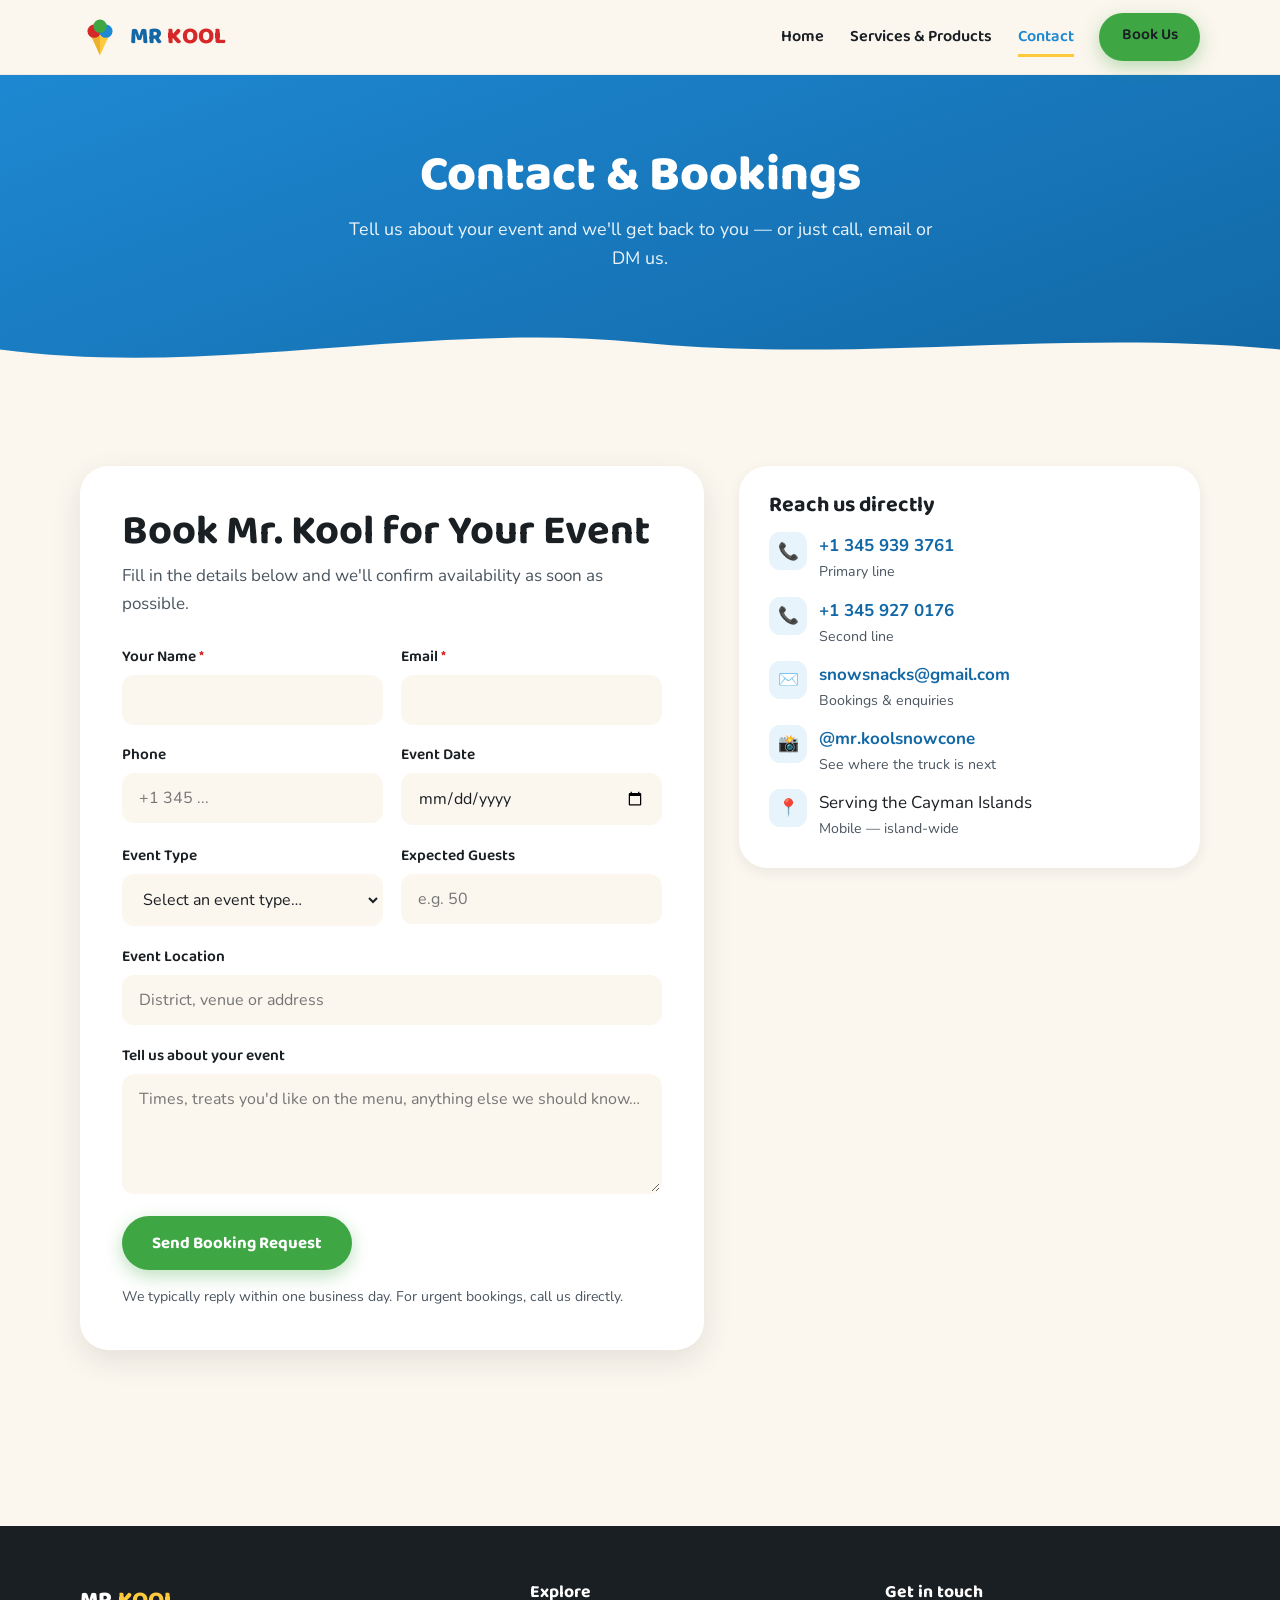
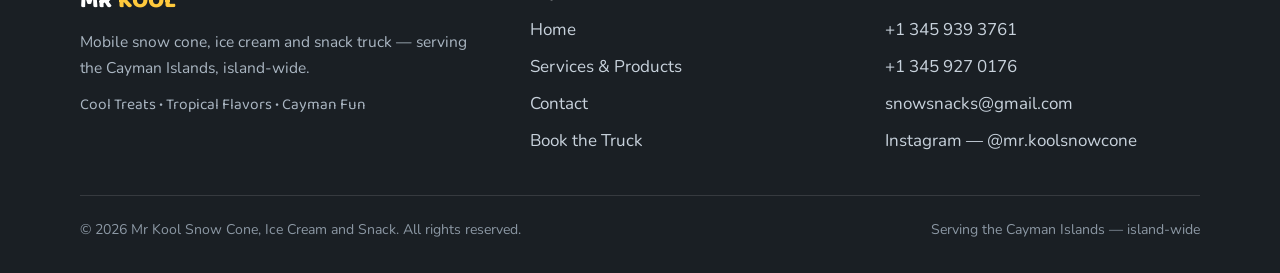
==== contact/index.html @ ad7b0a1f "Build Mr Kool snow cone truck website with Netlify booking form Static 3-page site (Home, Services &" ====
<!DOCTYPE html>
<html lang="en">
<head>
  <meta charset="UTF-8">
  <meta name="viewport" content="width=device-width, initial-scale=1.0">
  <title>Contact &amp; Bookings — Mr Kool Snow Cone, Ice Cream and Snack</title>
  <meta name="description" content="Book the Mr Kool truck for your event in the Cayman Islands, or get in touch by phone, email or Instagram.">
  <link rel="icon" href="/favicon.svg" type="image/svg+xml">
  <link rel="preconnect" href="https://fonts.googleapis.com">
  <link rel="preconnect" href="https://fonts.gstatic.com" crossorigin>
  <link href="https://fonts.googleapis.com/css2?family=Baloo+2:wght@600;700;800&family=Nunito:ital,wght@0,400;0,600;0,700;1,400&display=swap" rel="stylesheet">
  <link rel="stylesheet" href="/css/styles.css">
</head>
<body>

  <header class="site-header">
    <div class="container nav-bar">
      <a class="brand" href="/">
        <svg width="40" height="40" viewBox="0 0 48 48" aria-hidden="true">
          <polygon points="24,46 13,22 35,22" fill="#FFC93C"/>
          <polygon points="24,46 13,22 24,22" fill="#EBB02D"/>
          <circle cx="17" cy="17" r="8" fill="#D62828"/>
          <circle cx="31" cy="17" r="8" fill="#1E88D2"/>
          <circle cx="24" cy="11" r="8" fill="#3FA644"/>
        </svg>
        <span class="brand-name">MR <span>KOOL</span></span>
      </a>
      <button class="nav-toggle" aria-label="Toggle menu" aria-expanded="false">
        <span></span><span></span><span></span>
      </button>
      <ul class="nav-links">
        <li><a href="/">Home</a></li>
        <li><a href="/services/">Services &amp; Products</a></li>
        <li><a href="/contact/" aria-current="page">Contact</a></li>
        <li><a class="btn btn-primary" href="#book">Book Us</a></li>
      </ul>
    </div>
  </header>

  <main>

    <section class="page-hero">
      <div class="container">
        <h1>Contact &amp; Bookings</h1>
        <p>Tell us about your event and we'll get back to you — or just call, email or DM us.</p>
      </div>
      <div class="hero-wave">
        <svg viewBox="0 0 1440 70" preserveAspectRatio="none" aria-hidden="true">
          <path d="M0,40 C240,80 480,0 720,30 C960,60 1200,10 1440,40 L1440,70 L0,70 Z" fill="#FBF6EE"/>
        </svg>
      </div>
    </section>

    <section class="section" id="book">
      <div class="container contact-layout">

        <div class="form-card">
          <h2>Book Mr. Kool for Your Event</h2>
          <p>Fill in the details below and we'll confirm availability as soon as possible.</p>

          <form name="event-booking" method="POST" action="/success/" data-netlify="true" netlify-honeypot="bot-field">
            <input type="hidden" name="form-name" value="event-booking">
            <p class="hp-field">
              <label>Don't fill this out if you're human: <input name="bot-field"></label>
            </p>

            <div class="form-grid">
              <div class="form-field">
                <label for="name">Your Name <span class="req">*</span></label>
                <input type="text" id="name" name="name" required autocomplete="name">
              </div>
              <div class="form-field">
                <label for="email">Email <span class="req">*</span></label>
                <input type="email" id="email" name="email" required autocomplete="email">
              </div>
              <div class="form-field">
                <label for="phone">Phone</label>
                <input type="tel" id="phone" name="phone" autocomplete="tel" placeholder="+1 345 ...">
              </div>
              <div class="form-field">
                <label for="event-date">Event Date</label>
                <input type="date" id="event-date" name="event-date">
              </div>
              <div class="form-field">
                <label for="event-type">Event Type</label>
                <select id="event-type" name="event-type">
                  <option value="">Select an event type…</option>
                  <option>Birthday Party</option>
                  <option>School Event</option>
                  <option>Corporate Event</option>
                  <option>Community Festival</option>
                  <option>Sports Tournament</option>
                  <option>Church Function</option>
                  <option>Family Gathering</option>
                  <option>Private Celebration</option>
                  <option>Other</option>
                </select>
              </div>
              <div class="form-field">
                <label for="guests">Expected Guests</label>
                <input type="number" id="guests" name="guests" min="1" placeholder="e.g. 50">
              </div>
              <div class="form-field full">
                <label for="location">Event Location</label>
                <input type="text" id="location" name="location" placeholder="District, venue or address">
              </div>
              <div class="form-field full">
                <label for="message">Tell us about your event</label>
                <textarea id="message" name="message" placeholder="Times, treats you'd like on the menu, anything else we should know…"></textarea>
              </div>
            </div>

            <div class="form-submit">
              <button type="submit" class="btn btn-primary">Send Booking Request</button>
            </div>
            <p class="form-fineprint">We typically reply within one business day. For urgent bookings, call us directly.</p>
          </form>
        </div>

        <aside class="contact-aside">
          <div class="info-card">
            <h3>Reach us directly</h3>
            <ul class="info-list">
              <li>
                <span class="bullet">📞</span>
                <span><a href="tel:+13459393761">+1 345 939 3761</a><small>Primary line</small></span>
              </li>
              <li>
                <span class="bullet">📞</span>
                <span><a href="tel:+13459270176">+1 345 927 0176</a><small>Second line</small></span>
              </li>
              <li>
                <span class="bullet">✉️</span>
                <span><a href="mailto:snowsnacks@gmail.com">snowsnacks@gmail.com</a><small>Bookings &amp; enquiries</small></span>
              </li>
              <li>
                <span class="bullet">📸</span>
                <span><a href="https://www.instagram.com/mr.koolsnowcone" target="_blank" rel="noopener">@mr.koolsnowcone</a><small>See where the truck is next</small></span>
              </li>
              <li>
                <span class="bullet">📍</span>
                <span>Serving the Cayman Islands<small>Mobile — island-wide</small></span>
              </li>
            </ul>
          </div>
          <div class="logo-card">
            <img src="https://d33wubrfki0l68.cloudfront.net/b69bec66-8672-4ef4-9228-d12f567a9259/MR%20KOOL%20LOGO%20UPDATED.jpg"
                 alt="Mr Kool Snow Cone, Ice Cream and Snack logo"
                 loading="lazy"
                 onerror="this.closest('.logo-card').style.display='none'">
          </div>
        </aside>

      </div>
    </section>

  </main>

  <footer class="site-footer">
    <div class="container">
      <div class="footer-grid">
        <div>
          <span class="brand-name">MR <span>KOOL</span></span>
          <p style="margin-top:0.6rem;">Mobile snow cone, ice cream and snack truck — serving the Cayman Islands, island-wide.</p>
          <p class="footer-tagline">Cool Treats • Tropical Flavors • Cayman Fun</p>
        </div>
        <div>
          <h4>Explore</h4>
          <ul class="footer-links">
            <li><a href="/">Home</a></li>
            <li><a href="/services/">Services &amp; Products</a></li>
            <li><a href="/contact/">Contact</a></li>
            <li><a href="/contact/#book">Book the Truck</a></li>
          </ul>
        </div>
        <div>
          <h4>Get in touch</h4>
          <ul class="footer-links">
            <li><a href="tel:+13459393761">+1 345 939 3761</a></li>
            <li><a href="tel:+13459270176">+1 345 927 0176</a></li>
            <li><a href="mailto:snowsnacks@gmail.com">snowsnacks@gmail.com</a></li>
            <li><a href="https://www.instagram.com/mr.koolsnowcone" target="_blank" rel="noopener">Instagram — @mr.koolsnowcone</a></li>
          </ul>
        </div>
      </div>
      <div class="footer-bottom">
        <span>© <span id="year">2026</span> Mr Kool Snow Cone, Ice Cream and Snack. All rights reserved.</span>
        <span>Serving the Cayman Islands — island-wide</span>
      </div>
    </div>
  </footer>

  <script src="/js/main.js"></script>
</body>
</html>
---- css/styles.css ----
/* ============================================================
   Mr Kool Snow Cone, Ice Cream and Snack — site styles
   Palette (from brief, derived from logo):
     blue #1E88D2 · sand #FBF6EE · ink #1A1F24
     green #3FA644 · red #D62828 · yellow #FFC93C
   ============================================================ */

:root {
  --blue: #1e88d2;
  --blue-deep: #1268a6;
  --blue-sky: #e8f4fc;
  --sand: #fbf6ee;
  --ink: #1a1f24;
  --ink-soft: #4a5560;
  --green: #3fa644;
  --green-deep: #2f8334;
  --red: #d62828;
  --yellow: #ffc93c;
  --white: #ffffff;
  --radius: 18px;
  --radius-lg: 28px;
  --shadow: 0 10px 30px rgba(26, 31, 36, 0.1);
  --shadow-soft: 0 4px 14px rgba(26, 31, 36, 0.07);
  --font-head: "Baloo 2", "Trebuchet MS", sans-serif;
  --font-body: "Nunito", "Segoe UI", sans-serif;
}

* {
  margin: 0;
  padding: 0;
  box-sizing: border-box;
}

html {
  scroll-behavior: smooth;
}

body {
  font-family: var(--font-body);
  font-size: 1.0625rem;
  line-height: 1.65;
  color: var(--ink);
  background: var(--sand);
  -webkit-font-smoothing: antialiased;
}

img {
  max-width: 100%;
  display: block;
}

h1, h2, h3, h4 {
  font-family: var(--font-head);
  line-height: 1.15;
  color: var(--ink);
}

h1 { font-size: clamp(2.4rem, 6vw, 4rem); font-weight: 800; }
h2 { font-size: clamp(1.8rem, 4vw, 2.6rem); font-weight: 700; }
h3 { font-size: 1.35rem; font-weight: 700; }

p { color: var(--ink-soft); }

a { color: var(--blue); }

.container {
  width: min(1120px, 92%);
  margin: 0 auto;
}

.section {
  padding: clamp(3.5rem, 8vw, 6rem) 0;
}

.section-head {
  text-align: center;
  max-width: 640px;
  margin: 0 auto clamp(2rem, 5vw, 3.5rem);
}

.section-head .kicker {
  display: inline-block;
  font-family: var(--font-head);
  font-weight: 700;
  font-size: 0.95rem;
  letter-spacing: 0.12em;
  text-transform: uppercase;
  color: var(--blue);
  background: var(--blue-sky);
  padding: 0.3rem 1rem;
  border-radius: 999px;
  margin-bottom: 0.9rem;
}

.section-head p {
  margin-top: 0.75rem;
  font-size: 1.1rem;
}

/* ---------- Buttons ---------- */

.btn {
  display: inline-flex;
  align-items: center;
  gap: 0.5rem;
  font-family: var(--font-head);
  font-weight: 700;
  font-size: 1.05rem;
  padding: 0.85rem 1.9rem;
  border-radius: 999px;
  border: none;
  cursor: pointer;
  text-decoration: none;
  transition: transform 0.15s ease, box-shadow 0.15s ease, background 0.15s ease;
}

.btn:hover {
  transform: translateY(-2px);
}

.btn-primary {
  background: var(--green);
  color: var(--white);
  box-shadow: 0 6px 18px rgba(63, 166, 68, 0.35);
}

.btn-primary:hover { background: var(--green-deep); }

.btn-secondary {
  background: var(--white);
  color: var(--blue-deep);
  box-shadow: var(--shadow-soft);
}

.btn-secondary:hover { color: var(--blue); }

.btn-ghost {
  background: transparent;
  color: var(--white);
  border: 2px solid rgba(255, 255, 255, 0.75);
}

.btn-ghost:hover { background: rgba(255, 255, 255, 0.12); }

/* ---------- Header ---------- */

.site-header {
  position: sticky;
  top: 0;
  z-index: 50;
  background: rgba(251, 246, 238, 0.92);
  backdrop-filter: blur(10px);
  border-bottom: 1px solid rgba(26, 31, 36, 0.06);
}

.nav-bar {
  display: flex;
  align-items: center;
  justify-content: space-between;
  gap: 1rem;
  padding: 0.8rem 0;
}

.brand {
  display: flex;
  align-items: center;
  gap: 0.6rem;
  text-decoration: none;
}

.brand svg { flex-shrink: 0; }

.brand-name {
  font-family: var(--font-head);
  font-weight: 800;
  font-size: 1.45rem;
  color: var(--blue-deep);
  letter-spacing: 0.01em;
}

.brand-name span { color: var(--red); }

.nav-links {
  display: flex;
  align-items: center;
  gap: 1.6rem;
  list-style: none;
}

.nav-links a {
  font-family: var(--font-head);
  font-weight: 600;
  font-size: 1.02rem;
  color: var(--ink);
  text-decoration: none;
  padding: 0.25rem 0;
  border-bottom: 3px solid transparent;
  transition: color 0.15s ease, border-color 0.15s ease;
}

.nav-links a:hover,
.nav-links a[aria-current="page"] {
  color: var(--blue);
  border-bottom-color: var(--yellow);
}

.nav-links .btn {
  padding: 0.6rem 1.4rem;
  font-size: 0.98rem;
}

.nav-toggle {
  display: none;
  background: none;
  border: none;
  cursor: pointer;
  padding: 0.4rem;
}

.nav-toggle span {
  display: block;
  width: 26px;
  height: 3px;
  border-radius: 3px;
  background: var(--ink);
  margin: 5px 0;
  transition: transform 0.2s ease, opacity 0.2s ease;
}

@media (max-width: 800px) {
  .nav-toggle { display: block; }

  .nav-links {
    position: absolute;
    top: 100%;
    left: 0;
    right: 0;
    flex-direction: column;
    align-items: stretch;
    gap: 0;
    background: var(--sand);
    border-bottom: 1px solid rgba(26, 31, 36, 0.08);
    box-shadow: var(--shadow);
    padding: 0.5rem 4%;
    display: none;
  }

  .nav-links.open { display: flex; }

  .nav-links li { padding: 0.55rem 0; }

  .nav-links .btn { justify-content: center; margin: 0.5rem 0 0.8rem; }

  .nav-open .nav-toggle span:nth-child(1) { transform: translateY(8px) rotate(45deg); }
  .nav-open .nav-toggle span:nth-child(2) { opacity: 0; }
  .nav-open .nav-toggle span:nth-child(3) { transform: translateY(-8px) rotate(-45deg); }
}

/* ---------- Hero ---------- */

.hero {
  position: relative;
  background: linear-gradient(160deg, var(--blue) 0%, var(--blue-deep) 100%);
  color: var(--white);
  overflow: hidden;
}

.hero::before {
  content: "";
  position: absolute;
  inset: 0;
  background:
    radial-gradient(circle at 82% 18%, rgba(255, 201, 60, 0.35), transparent 32%),
    radial-gradient(circle at 12% 85%, rgba(255, 255, 255, 0.1), transparent 45%);
  pointer-events: none;
}

.hero-inner {
  position: relative;
  display: grid;
  grid-template-columns: 1.2fr 0.8fr;
  align-items: center;
  gap: 2.5rem;
  padding: clamp(3.5rem, 9vw, 6.5rem) 0 clamp(5rem, 11vw, 8rem);
}

.hero h1 { color: var(--white); }

.hero .tagline {
  font-family: var(--font-head);
  font-weight: 600;
  font-size: clamp(1.1rem, 2.4vw, 1.4rem);
  color: var(--yellow);
  letter-spacing: 0.04em;
  margin: 0.4rem 0 1rem;
}

.hero p.lede {
  color: rgba(255, 255, 255, 0.92);
  font-size: 1.15rem;
  max-width: 34rem;
  margin-bottom: 1.8rem;
}

.hero-ctas {
  display: flex;
  flex-wrap: wrap;
  gap: 0.9rem;
}

.hero-art {
  display: flex;
  justify-content: center;
}

.hero-art svg {
  width: min(320px, 70vw);
  height: auto;
  filter: drop-shadow(0 18px 35px rgba(0, 0, 0, 0.25));
}

.hero-wave {
  position: absolute;
  bottom: -1px;
  left: 0;
  width: 100%;
  line-height: 0;
}

.hero-wave svg { width: 100%; height: 70px; display: block; }

@media (max-width: 800px) {
  .hero-inner { grid-template-columns: 1fr; text-align: center; }
  .hero p.lede { margin-inline: auto; }
  .hero-ctas { justify-content: center; }
  .hero-art { order: -1; margin-bottom: -1rem; }
  .hero-art svg { width: min(210px, 52vw); }
}

/* ---------- Cards ---------- */

.card-grid {
  display: grid;
  grid-template-columns: repeat(auto-fit, minmax(230px, 1fr));
  gap: 1.4rem;
}

.card {
  background: var(--white);
  border-radius: var(--radius-lg);
  padding: 1.9rem 1.6rem;
  box-shadow: var(--shadow-soft);
  transition: transform 0.18s ease, box-shadow 0.18s ease;
}

.card:hover {
  transform: translateY(-5px);
  box-shadow: var(--shadow);
}

.card .icon {
  width: 58px;
  height: 58px;
  border-radius: 16px;
  display: grid;
  place-items: center;
  margin-bottom: 1.1rem;
  font-size: 1.7rem;
}

.icon-blue { background: var(--blue-sky); }
.icon-green { background: #e6f5e7; }
.icon-yellow { background: #fff5d9; }
.icon-red { background: #fbe6e6; }

.card h3 { margin-bottom: 0.45rem; }

.card p { font-size: 0.99rem; }

/* ---------- Event types ---------- */

.events-band {
  background: var(--blue-sky);
}

.event-grid {
  display: grid;
  grid-template-columns: repeat(auto-fit, minmax(200px, 1fr));
  gap: 1rem;
}

.event-chip {
  background: var(--white);
  border-radius: var(--radius);
  padding: 1.15rem 1.3rem;
  display: flex;
  align-items: center;
  gap: 0.75rem;
  font-family: var(--font-head);
  font-weight: 600;
  color: var(--ink);
  box-shadow: var(--shadow-soft);
}

.event-chip .dot {
  width: 12px;
  height: 12px;
  border-radius: 50%;
  flex-shrink: 0;
}

.dot-blue { background: var(--blue); }
.dot-green { background: var(--green); }
.dot-red { background: var(--red); }
.dot-yellow { background: var(--yellow); }

/* ---------- CTA band ---------- */

.cta-band {
  background: linear-gradient(135deg, var(--green) 0%, var(--green-deep) 100%);
  border-radius: var(--radius-lg);
  color: var(--white);
  text-align: center;
  padding: clamp(2.5rem, 6vw, 4rem) clamp(1.5rem, 5vw, 4rem);
  box-shadow: var(--shadow);
}

.cta-band h2 { color: var(--white); margin-bottom: 0.6rem; }

.cta-band p {
  color: rgba(255, 255, 255, 0.92);
  max-width: 36rem;
  margin: 0 auto 1.6rem;
}

.cta-band .btn-primary {
  background: var(--white);
  color: var(--green-deep);
  box-shadow: 0 6px 18px rgba(0, 0, 0, 0.18);
}

.cta-band .btn-primary:hover { background: var(--sand); }

/* ---------- Find us strip ---------- */

.find-us {
  display: grid;
  grid-template-columns: auto 1fr auto;
  align-items: center;
  gap: 1.5rem;
  background: var(--white);
  border-radius: var(--radius-lg);
  padding: 1.8rem 2.2rem;
  box-shadow: var(--shadow-soft);
}

.find-us .icon {
  width: 56px;
  height: 56px;
  border-radius: 16px;
  background: #fbe6e6;
  display: grid;
  place-items: center;
  font-size: 1.6rem;
}

.find-us h3 { margin-bottom: 0.2rem; }

@media (max-width: 700px) {
  .find-us { grid-template-columns: 1fr; text-align: center; }
  .find-us .icon { margin: 0 auto; }
}

/* ---------- Menu (services page) ---------- */

.menu-group {
  background: var(--white);
  border-radius: var(--radius-lg);
  padding: 2rem 2.2rem;
  box-shadow: var(--shadow-soft);
  margin-bottom: 1.6rem;
}

.menu-group-head {
  display: flex;
  align-items: center;
  gap: 1rem;
  margin-bottom: 1.1rem;
}

.menu-group-head .icon {
  width: 52px;
  height: 52px;
  border-radius: 14px;
  display: grid;
  place-items: center;
  font-size: 1.5rem;
  flex-shrink: 0;
}

.menu-items {
  list-style: none;
  display: grid;
  grid-template-columns: repeat(auto-fill, minmax(220px, 1fr));
  gap: 0.55rem 1.5rem;
}

.menu-items li {
  position: relative;
  padding-left: 1.35rem;
  color: var(--ink-soft);
}

.menu-items li::before {
  content: "";
  position: absolute;
  left: 0;
  top: 0.62em;
  width: 9px;
  height: 9px;
  border-radius: 50%;
  background: var(--yellow);
}

.menu-note {
  margin-top: 1rem;
  font-size: 0.95rem;
  font-style: italic;
}

/* ---------- Contact / form ---------- */

.contact-layout {
  display: grid;
  grid-template-columns: 1.15fr 0.85fr;
  gap: 2.2rem;
  align-items: start;
}

@media (max-width: 860px) {
  .contact-layout { grid-template-columns: 1fr; }
}

.form-card {
  background: var(--white);
  border-radius: var(--radius-lg);
  padding: clamp(1.6rem, 4vw, 2.6rem);
  box-shadow: var(--shadow);
}

.form-card h2 { margin-bottom: 0.4rem; }

.form-card > p { margin-bottom: 1.6rem; }

.form-grid {
  display: grid;
  grid-template-columns: 1fr 1fr;
  gap: 1.1rem;
}

.form-field { display: flex; flex-direction: column; gap: 0.35rem; }

.form-field.full { grid-column: 1 / -1; }

@media (max-width: 560px) {
  .form-grid { grid-template-columns: 1fr; }
  .form-field { grid-column: auto; }
}

.form-field label {
  font-family: var(--font-head);
  font-weight: 600;
  font-size: 0.97rem;
}

.form-field label .req { color: var(--red); }

.form-field input,
.form-field select,
.form-field textarea {
  font-family: var(--font-body);
  font-size: 1rem;
  color: var(--ink);
  background: var(--sand);
  border: 2px solid transparent;
  border-radius: 12px;
  padding: 0.75rem 0.95rem;
  transition: border-color 0.15s ease, background 0.15s ease;
}

.form-field input:focus,
.form-field select:focus,
.form-field textarea:focus {
  outline: none;
  border-color: var(--blue);
  background: var(--white);
}

.form-field textarea { resize: vertical; min-height: 120px; }

.form-submit { margin-top: 1.4rem; }

.form-fineprint {
  margin-top: 0.9rem;
  font-size: 0.88rem;
}

/* hidden honeypot field for spam protection */
.hp-field {
  position: absolute !important;
  left: -9999px;
  opacity: 0;
  height: 0;
  overflow: hidden;
}

.contact-aside { display: flex; flex-direction: column; gap: 1.3rem; }

.info-card {
  background: var(--white);
  border-radius: var(--radius-lg);
  padding: 1.7rem 1.9rem;
  box-shadow: var(--shadow-soft);
}

.info-card h3 { margin-bottom: 0.9rem; }

.info-list { list-style: none; display: flex; flex-direction: column; gap: 0.8rem; }

.info-list li { display: flex; align-items: flex-start; gap: 0.7rem; }

.info-list .bullet {
  width: 38px;
  height: 38px;
  border-radius: 11px;
  background: var(--blue-sky);
  display: grid;
  place-items: center;
  font-size: 1.05rem;
  flex-shrink: 0;
}

.info-list a {
  color: var(--blue-deep);
  font-weight: 700;
  text-decoration: none;
}

.info-list a:hover { text-decoration: underline; }

.info-list small { display: block; color: var(--ink-soft); }

.logo-card {
  background: var(--white);
  border-radius: var(--radius-lg);
  padding: 1.4rem;
  box-shadow: var(--shadow-soft);
  text-align: center;
}

.logo-card img {
  margin: 0 auto;
  border-radius: var(--radius);
  max-height: 260px;
  object-fit: contain;
}

/* ---------- Success page ---------- */

.success-wrap {
  min-height: 55vh;
  display: grid;
  place-items: center;
  text-align: center;
  padding: 4rem 0;
}

.success-wrap .icon {
  width: 86px;
  height: 86px;
  border-radius: 50%;
  background: #e6f5e7;
  display: grid;
  place-items: center;
  font-size: 2.4rem;
  margin: 0 auto 1.4rem;
}

.success-wrap p {
  max-width: 32rem;
  margin: 0.8rem auto 1.8rem;
}

/* ---------- Footer ---------- */

.site-footer {
  background: var(--ink);
  color: #c8d2dc;
  padding: 3.5rem 0 2rem;
  margin-top: clamp(3rem, 7vw, 5rem);
}

.footer-grid {
  display: grid;
  grid-template-columns: 1.3fr 1fr 1fr;
  gap: 2.5rem;
  margin-bottom: 2.5rem;
}

@media (max-width: 760px) {
  .footer-grid { grid-template-columns: 1fr; gap: 1.8rem; }
}

.site-footer h4 {
  color: var(--white);
  font-size: 1.1rem;
  margin-bottom: 0.9rem;
}

.site-footer .brand-name { color: var(--white); }

.site-footer .brand-name span { color: var(--yellow); }

.site-footer p { color: #aab6c2; font-size: 0.97rem; }

.footer-links { list-style: none; display: flex; flex-direction: column; gap: 0.55rem; }

.footer-links a {
  color: #c8d2dc;
  text-decoration: none;
}

.footer-links a:hover { color: var(--yellow); }

.footer-tagline {
  font-family: var(--font-head);
  color: var(--yellow);
  font-size: 0.95rem;
  margin-top: 0.7rem;
}

.footer-bottom {
  border-top: 1px solid rgba(255, 255, 255, 0.12);
  padding-top: 1.4rem;
  display: flex;
  flex-wrap: wrap;
  justify-content: space-between;
  gap: 0.6rem;
  font-size: 0.88rem;
  color: #8b97a3;
}

/* ---------- Page hero (inner pages) ---------- */

.page-hero {
  background: linear-gradient(160deg, var(--blue) 0%, var(--blue-deep) 100%);
  color: var(--white);
  text-align: center;
  padding: clamp(2.8rem, 7vw, 4.5rem) 0 clamp(4rem, 9vw, 6rem);
  position: relative;
  overflow: hidden;
}

.page-hero h1 { color: var(--white); font-size: clamp(2.1rem, 5vw, 3.1rem); }

.page-hero p {
  color: rgba(255, 255, 255, 0.92);
  max-width: 38rem;
  margin: 0.7rem auto 0;
  font-size: 1.12rem;
}

.page-hero .hero-wave svg { height: 50px; }
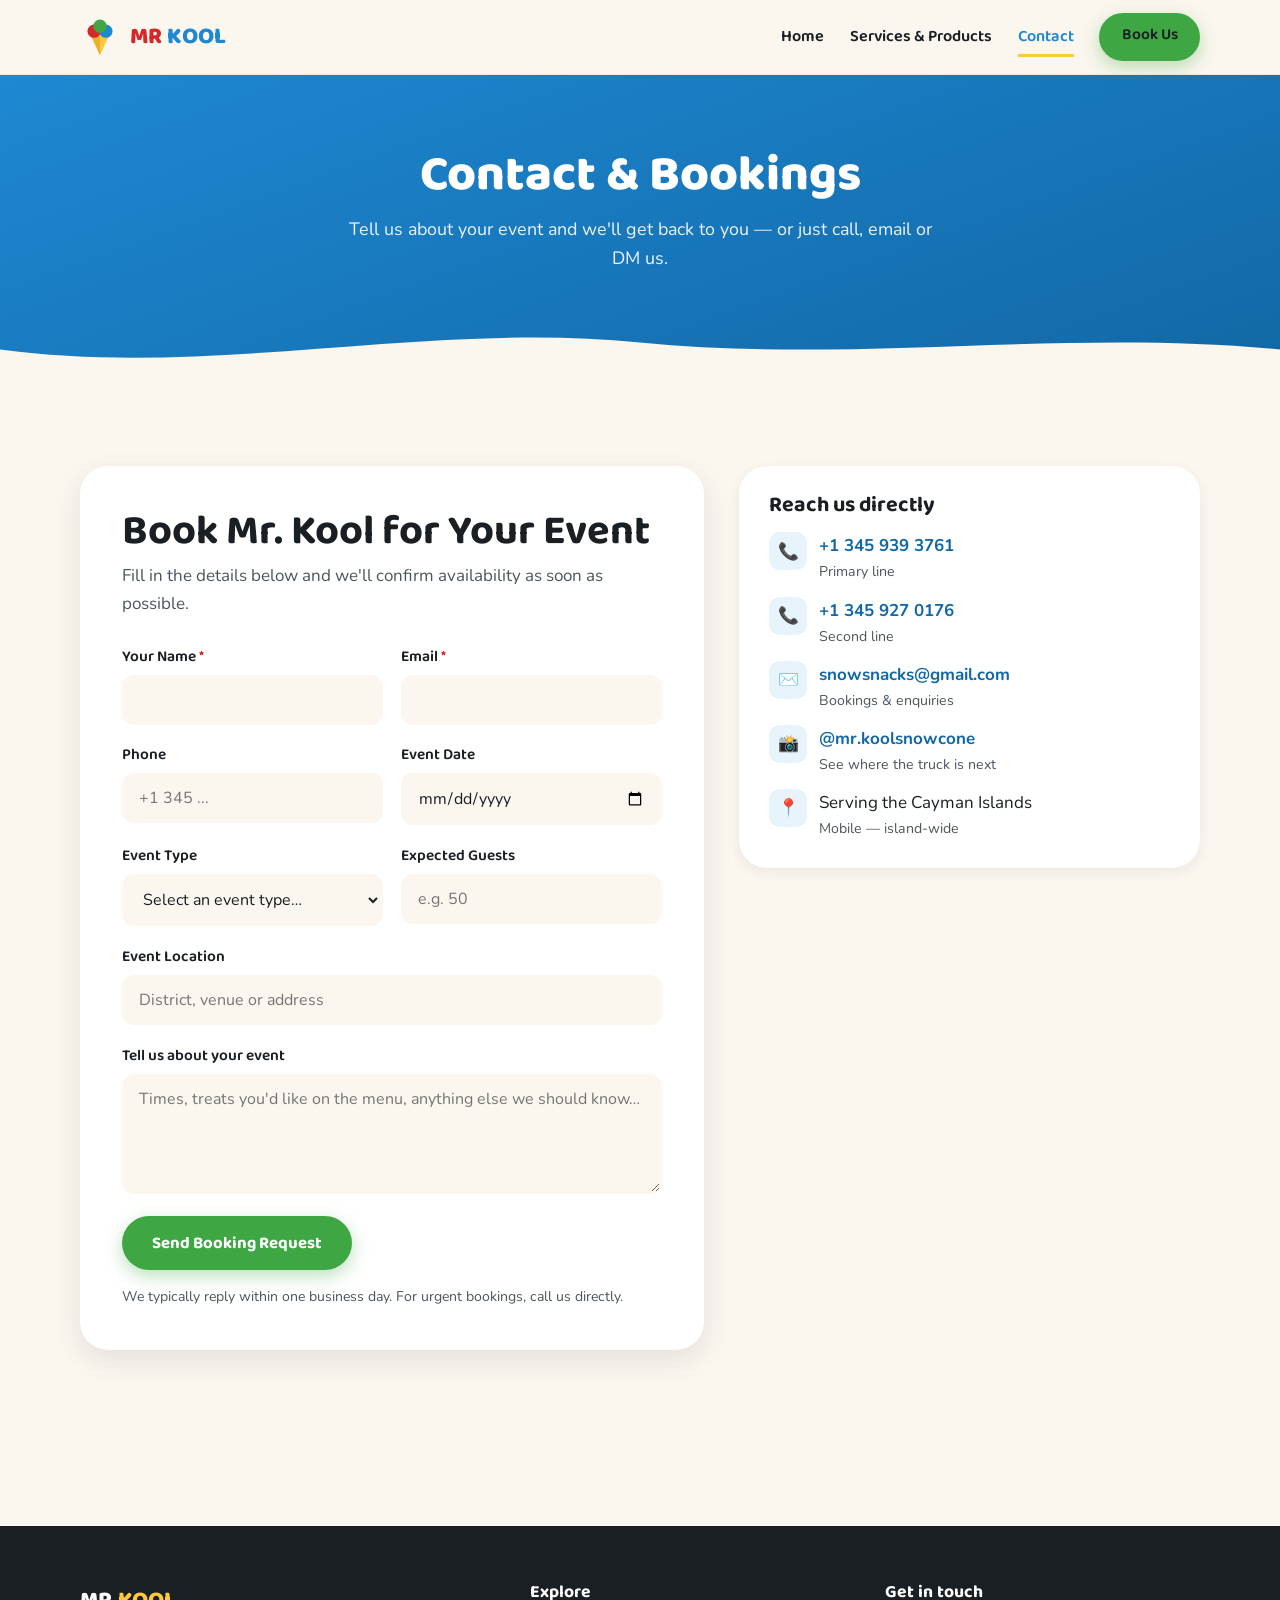
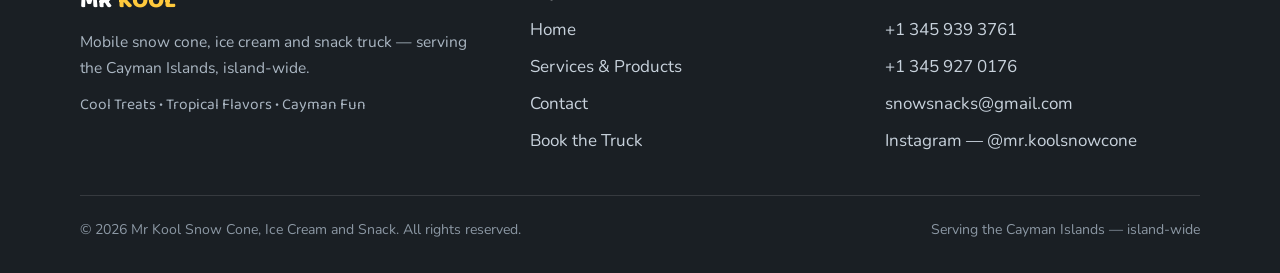
==== commit b0492bcd: "Align site content with supplied logo and flyer - Wordmark colors now match the logo (MR red, KOOL b" ====
--- a/contact/index.html
+++ b/contact/index.html
@@ -88,9 +88,11 @@
                   <option>Birthday Party</option>
                   <option>School Event</option>
                   <option>Corporate Event</option>
-                  <option>Community Festival</option>
+                  <option>Beach Gathering</option>
+                  <option>Festival / Expo</option>
                   <option>Sports Tournament</option>
                   <option>Church Function</option>
+                  <option>Community Event</option>
                   <option>Family Gathering</option>
                   <option>Private Celebration</option>
                   <option>Other</option>
--- a/css/styles.css
+++ b/css/styles.css
@@ -170,15 +170,16 @@
 
 .brand svg { flex-shrink: 0; }
 
+/* wordmark colors follow the logo: "MR" red, "KOOL" blue */
 .brand-name {
   font-family: var(--font-head);
   font-weight: 800;
   font-size: 1.45rem;
-  color: var(--blue-deep);
+  color: var(--red);
   letter-spacing: 0.01em;
 }
 
-.brand-name span { color: var(--red); }
+.brand-name span { color: var(--blue); }
 
 .nav-links {
   display: flex;
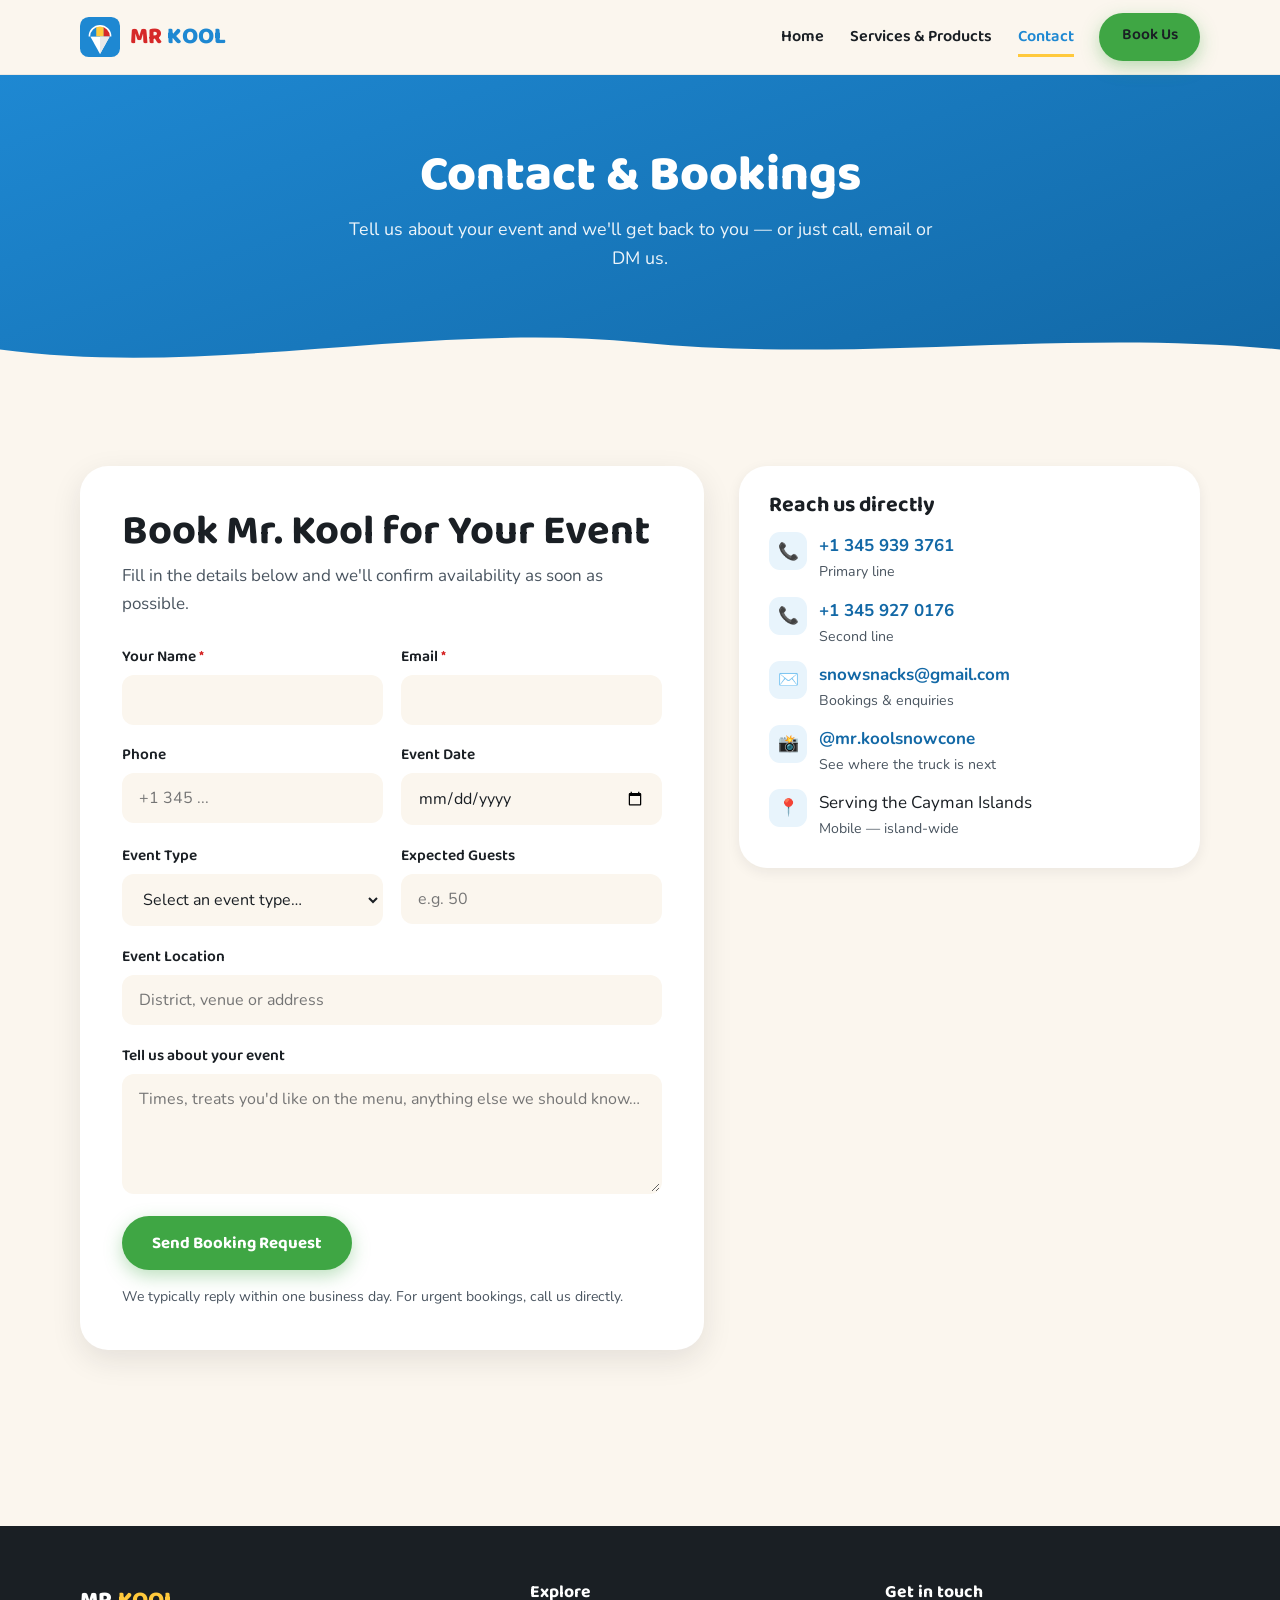
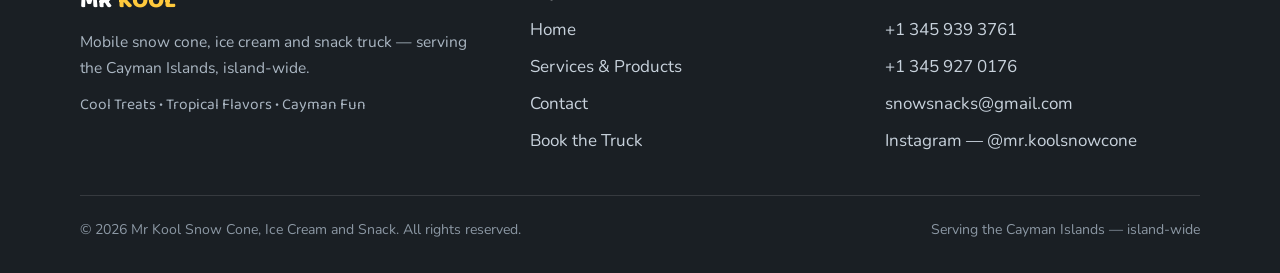
==== commit 282d6126: "Redesign favicon as logo-derived snow cone mark with PNG fallbacks Rainbow snow cone in a white pape" ====
--- a/contact/index.html
+++ b/contact/index.html
@@ -6,6 +6,8 @@
   <title>Contact &amp; Bookings — Mr Kool Snow Cone, Ice Cream and Snack</title>
   <meta name="description" content="Book the Mr Kool truck for your event in the Cayman Islands, or get in touch by phone, email or Instagram.">
   <link rel="icon" href="/favicon.svg" type="image/svg+xml">
+  <link rel="icon" href="/favicon-32.png" type="image/png" sizes="32x32">
+  <link rel="apple-touch-icon" href="/apple-touch-icon.png">
   <link rel="preconnect" href="https://fonts.googleapis.com">
   <link rel="preconnect" href="https://fonts.gstatic.com" crossorigin>
   <link href="https://fonts.googleapis.com/css2?family=Baloo+2:wght@600;700;800&family=Nunito:ital,wght@0,400;0,600;0,700;1,400&display=swap" rel="stylesheet">
@@ -16,13 +18,7 @@
   <header class="site-header">
     <div class="container nav-bar">
       <a class="brand" href="/">
-        <svg width="40" height="40" viewBox="0 0 48 48" aria-hidden="true">
-          <polygon points="24,46 13,22 35,22" fill="#FFC93C"/>
-          <polygon points="24,46 13,22 24,22" fill="#EBB02D"/>
-          <circle cx="17" cy="17" r="8" fill="#D62828"/>
-          <circle cx="31" cy="17" r="8" fill="#1E88D2"/>
-          <circle cx="24" cy="11" r="8" fill="#3FA644"/>
-        </svg>
+        <img src="/favicon.svg" width="40" height="40" alt="">
         <span class="brand-name">MR <span>KOOL</span></span>
       </a>
       <button class="nav-toggle" aria-label="Toggle menu" aria-expanded="false">
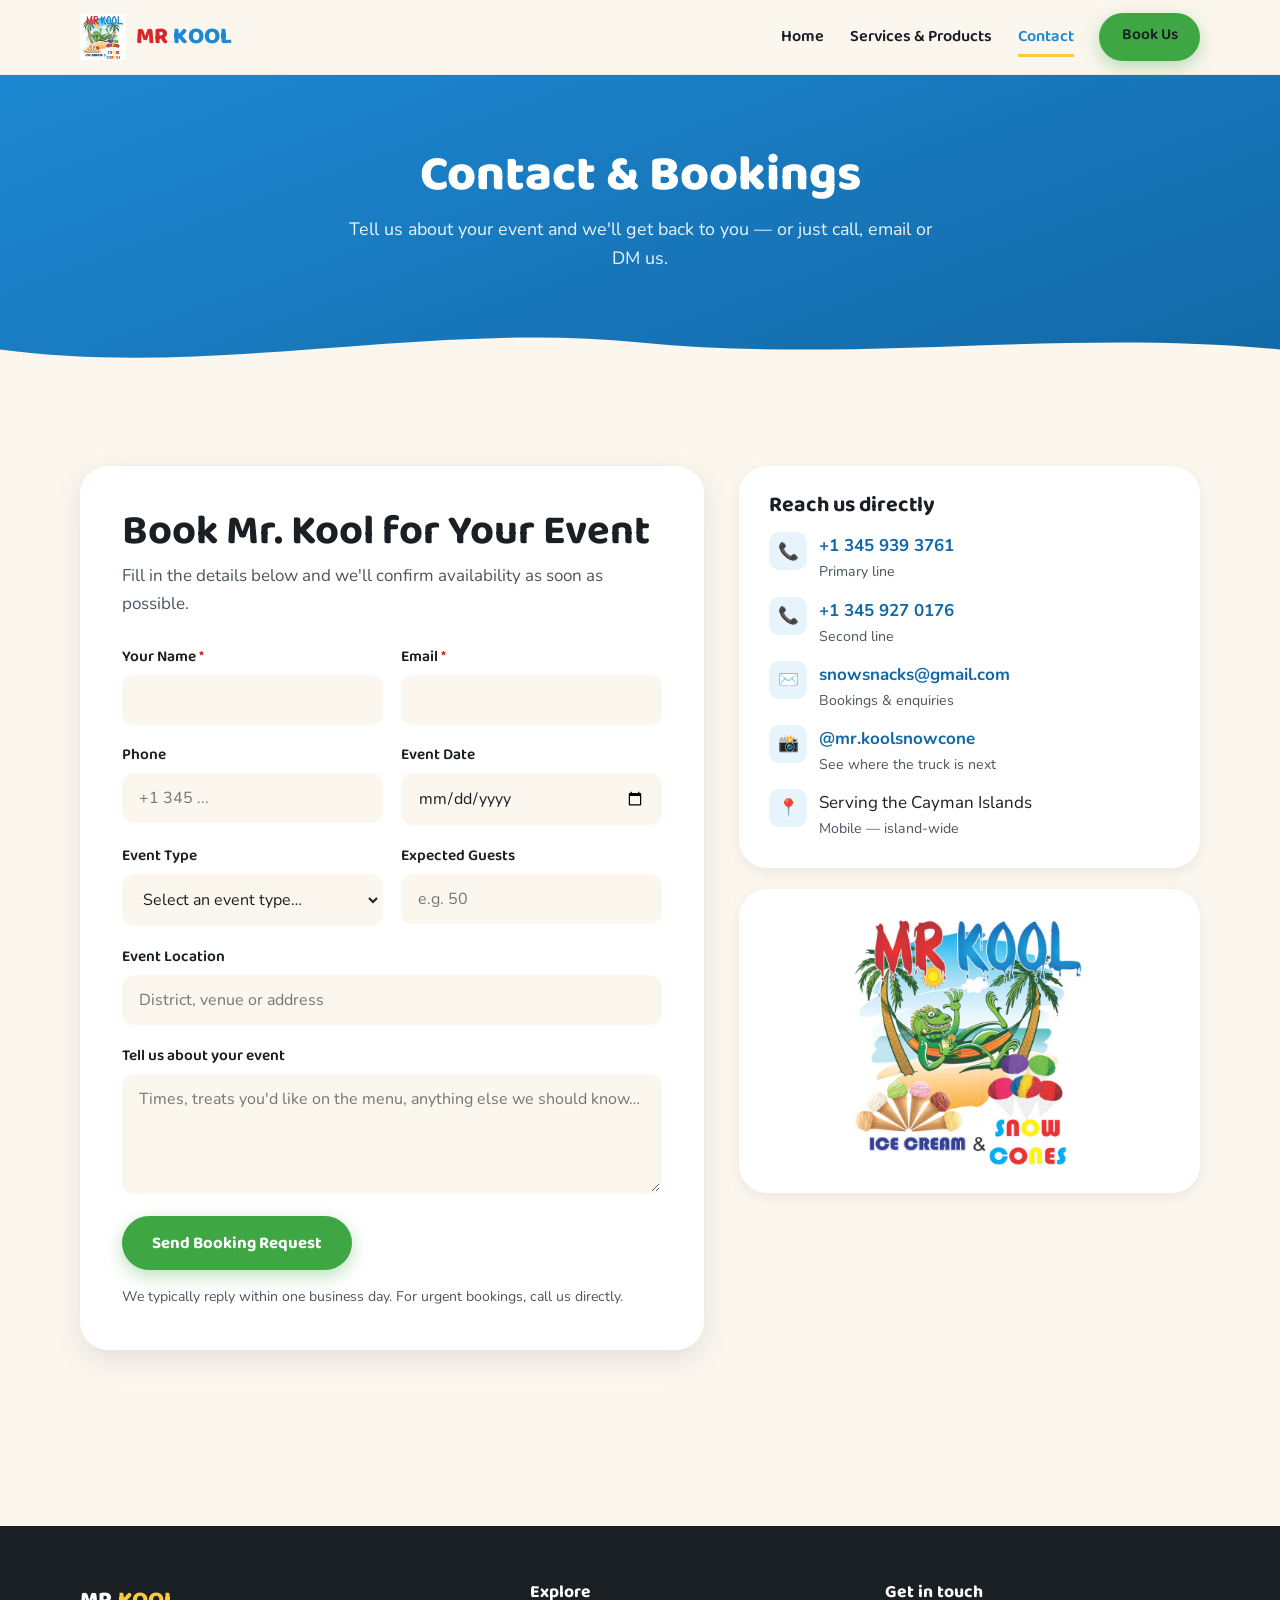
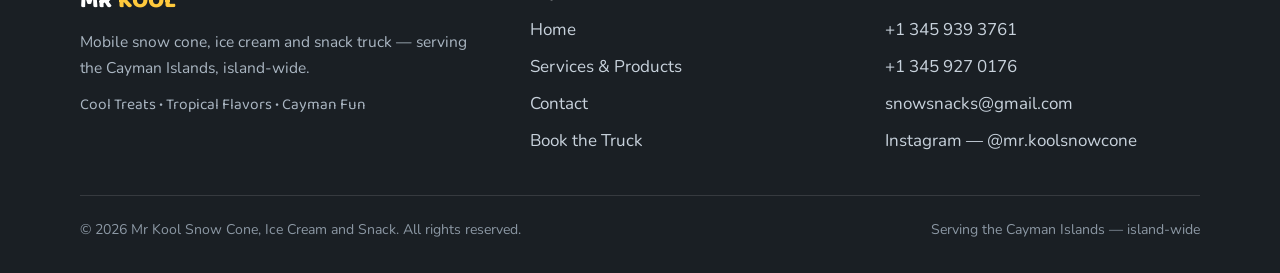
==== commit 111413e8: "Self-host logo and switch favicons to cropped mascot Replace the hotlinked CloudFront logo (which ha" ====
--- a/contact/index.html
+++ b/contact/index.html
@@ -5,29 +5,31 @@
   <meta name="viewport" content="width=device-width, initial-scale=1.0">
   <title>Contact &amp; Bookings — Mr Kool Snow Cone, Ice Cream and Snack</title>
   <meta name="description" content="Book the Mr Kool truck for your event in the Cayman Islands, or get in touch by phone, email or Instagram.">
-  <link rel="icon" href="/favicon.svg" type="image/svg+xml">
-  <link rel="icon" href="/favicon-32.png" type="image/png" sizes="32x32">
-  <link rel="apple-touch-icon" href="/apple-touch-icon.png">
+  <link rel="icon" type="image/png" sizes="32x32" href="../favicon-32.png">
+  <link rel="icon" type="image/png" sizes="192x192" href="../icon-192.png">
+  <link rel="apple-touch-icon" href="../apple-touch-icon.png">
+  <link rel="alternate icon" href="../favicon.svg" type="image/svg+xml">
   <link rel="preconnect" href="https://fonts.googleapis.com">
   <link rel="preconnect" href="https://fonts.gstatic.com" crossorigin>
   <link href="https://fonts.googleapis.com/css2?family=Baloo+2:wght@600;700;800&family=Nunito:ital,wght@0,400;0,600;0,700;1,400&display=swap" rel="stylesheet">
-  <link rel="stylesheet" href="/css/styles.css">
+  <link rel="stylesheet" href="../css/styles.css">
 </head>
 <body>
 
   <header class="site-header">
     <div class="container nav-bar">
-      <a class="brand" href="/">
-        <img src="/favicon.svg" width="40" height="40" alt="">
+      <a class="brand" href="../">
+        <img class="brand-logo" src="../mr-kool-logo.png" alt="Mr Kool Snow Cone, Ice Cream and Snack"
+             onerror="this.onerror=null;this.src='../favicon.svg';this.className='';this.width=40;this.height=40;">
         <span class="brand-name">MR <span>KOOL</span></span>
       </a>
       <button class="nav-toggle" aria-label="Toggle menu" aria-expanded="false">
         <span></span><span></span><span></span>
       </button>
       <ul class="nav-links">
-        <li><a href="/">Home</a></li>
-        <li><a href="/services/">Services &amp; Products</a></li>
-        <li><a href="/contact/" aria-current="page">Contact</a></li>
+        <li><a href="../">Home</a></li>
+        <li><a href="../services/">Services &amp; Products</a></li>
+        <li><a href="../contact/" aria-current="page">Contact</a></li>
         <li><a class="btn btn-primary" href="#book">Book Us</a></li>
       </ul>
     </div>
@@ -54,7 +56,7 @@
           <h2>Book Mr. Kool for Your Event</h2>
           <p>Fill in the details below and we'll confirm availability as soon as possible.</p>
 
-          <form name="event-booking" method="POST" action="/success/" data-netlify="true" netlify-honeypot="bot-field">
+          <form name="event-booking" method="POST" action="../success/" data-netlify="true" netlify-honeypot="bot-field">
             <input type="hidden" name="form-name" value="event-booking">
             <p class="hp-field">
               <label>Don't fill this out if you're human: <input name="bot-field"></label>
@@ -142,7 +144,7 @@
             </ul>
           </div>
           <div class="logo-card">
-            <img src="https://d33wubrfki0l68.cloudfront.net/b69bec66-8672-4ef4-9228-d12f567a9259/MR%20KOOL%20LOGO%20UPDATED.jpg"
+            <img src="../mr-kool-logo.png"
                  alt="Mr Kool Snow Cone, Ice Cream and Snack logo"
                  loading="lazy"
                  onerror="this.closest('.logo-card').style.display='none'">
@@ -165,10 +167,10 @@
         <div>
           <h4>Explore</h4>
           <ul class="footer-links">
-            <li><a href="/">Home</a></li>
-            <li><a href="/services/">Services &amp; Products</a></li>
-            <li><a href="/contact/">Contact</a></li>
-            <li><a href="/contact/#book">Book the Truck</a></li>
+            <li><a href="../">Home</a></li>
+            <li><a href="../services/">Services &amp; Products</a></li>
+            <li><a href="../contact/">Contact</a></li>
+            <li><a href="../contact/#book">Book the Truck</a></li>
           </ul>
         </div>
         <div>
@@ -188,6 +190,6 @@
     </div>
   </footer>
 
-  <script src="/js/main.js"></script>
+  <script src="../js/main.js"></script>
 </body>
 </html>
--- a/css/styles.css
+++ b/css/styles.css
@@ -170,6 +170,12 @@
 
 .brand svg { flex-shrink: 0; }
 
+.brand-logo {
+  height: 46px;
+  width: auto;
+  flex-shrink: 0;
+}
+
 /* wordmark colors follow the logo: "MR" red, "KOOL" blue */
 .brand-name {
   font-family: var(--font-head);
@@ -320,6 +326,22 @@
   filter: drop-shadow(0 18px 35px rgba(0, 0, 0, 0.25));
 }
 
+/* Official logo is a white-background JPG — frame it on a white card so it
+   reads cleanly against the blue hero. */
+.hero-logo {
+  width: min(380px, 80vw);
+  height: auto;
+  background: #ffffff;
+  border-radius: var(--radius-lg);
+  padding: 16px;
+  box-shadow: 0 18px 40px rgba(0, 0, 0, 0.28);
+}
+
+.hero-logo.hero-logo-fallback {
+  width: min(220px, 55vw);
+  padding: 28px;
+}
+
 .hero-wave {
   position: absolute;
   bottom: -1px;
